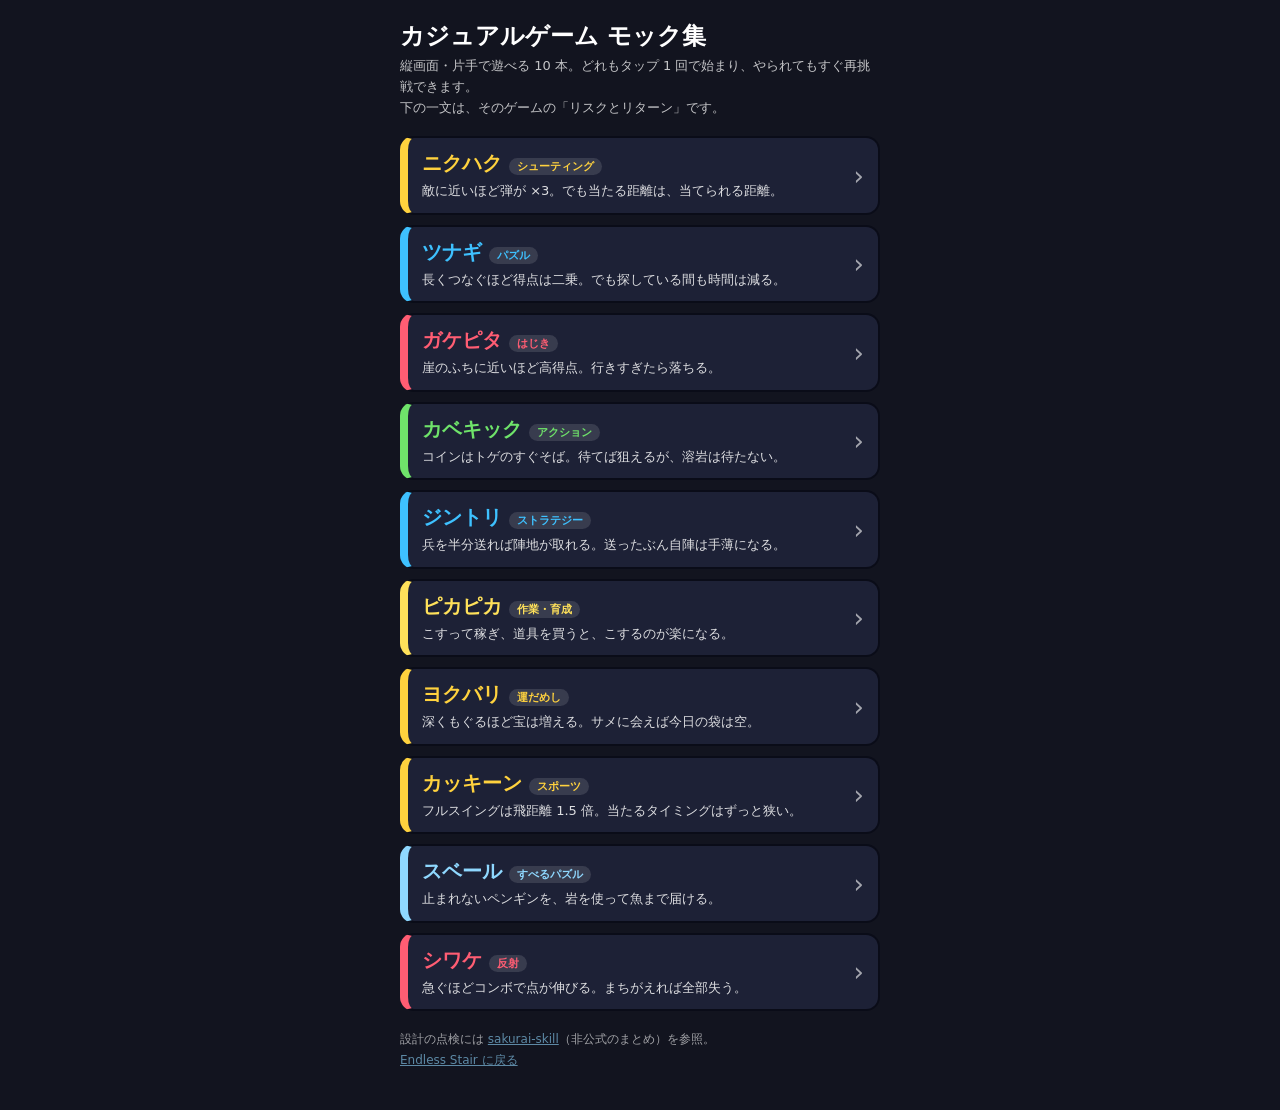
==== mocks/index.html @ 53a50906 "Add ten portrait casual game mocks across genres Shared canvas/input/audio/juice library plus one fi" ====
<!doctype html>
<html lang="ja">
<head>
<meta charset="utf-8">
<meta name="viewport" content="width=device-width, initial-scale=1, viewport-fit=cover">
<meta name="theme-color" content="#12141f">
<title>カジュアルゲーム モック集</title>
<style>
  body { margin: 0; background: #12141f; color: #fff; -webkit-tap-highlight-color: transparent;
    font-family: system-ui, -apple-system, "Hiragino Sans", "Noto Sans JP", "Yu Gothic", sans-serif; }
  main { max-width: 480px; margin: 0 auto; padding: calc(env(safe-area-inset-top) + 20px) 14px 40px; }
  h1 { font-size: 24px; margin: 0 0 4px; }
  .lead { font-size: 13px; opacity: .75; margin: 0 0 18px; line-height: 1.6; }
  a.card { display: flex; gap: 12px; align-items: center; text-decoration: none; color: inherit;
    background: #1d2136; border: 2px solid #0a0c18; border-left: 8px solid var(--c); border-radius: 14px;
    padding: 12px 14px; margin-bottom: 10px; }
  a.card:active { transform: scale(.98); background: #262b47; }
  .card b { font-size: 20px; color: var(--c); display: block; }
  .card i { font-style: normal; font-size: 11px; background: rgba(255,255,255,.12); border-radius: 99px; padding: 2px 8px; }
  .card span { display: block; font-size: 13px; opacity: .85; margin-top: 4px; line-height: 1.5; }
  .card .go { margin-left: auto; font-size: 26px; opacity: .6; }
  footer { font-size: 12px; opacity: .6; margin-top: 18px; line-height: 1.7; }
  footer a { color: #8fd8ff; }
</style>
</head>
<body>
<main>
  <h1>カジュアルゲーム モック集</h1>
  <p class="lead">縦画面・片手で遊べる 10 本。どれもタップ 1 回で始まり、やられてもすぐ再挑戦できます。<br>下の一文は、そのゲームの「リスクとリターン」です。</p>
  <div id="list"></div>
  <footer>
    設計の点検には <a href="https://github.com/kociden/sakurai-skill">sakurai-skill</a>（非公式のまとめ）を参照。<br>
    <a href="../index.html">Endless Stair に戻る</a>
  </footer>
</main>
<script>
  const LIST = [
    ['nikuhaku', 'ニクハク', 'シューティング', '#ffd23e', '敵に近いほど弾が ×3。でも当たる距離は、当てられる距離。'],
    ['tsunagi', 'ツナギ', 'パズル', '#3ec1ff', '長くつなぐほど得点は二乗。でも探している間も時間は減る。'],
    ['gakepita', 'ガケピタ', 'はじき', '#ff5d73', '崖のふちに近いほど高得点。行きすぎたら落ちる。'],
    ['kabekick', 'カベキック', 'アクション', '#6fe36a', 'コインはトゲのすぐそば。待てば狙えるが、溶岩は待たない。'],
    ['jintori', 'ジントリ', 'ストラテジー', '#3ec1ff', '兵を半分送れば陣地が取れる。送ったぶん自陣は手薄になる。'],
    ['pikapika', 'ピカピカ', '作業・育成', '#ffe15a', 'こすって稼ぎ、道具を買うと、こするのが楽になる。'],
    ['yokubari', 'ヨクバリ', '運だめし', '#ffd23e', '深くもぐるほど宝は増える。サメに会えば今日の袋は空。'],
    ['kakkin', 'カッキーン', 'スポーツ', '#ffd23e', 'フルスイングは飛距離 1.5 倍。当たるタイミングはずっと狭い。'],
    ['suberu', 'スベール', 'すべるパズル', '#8fd8ff', '止まれないペンギンを、岩を使って魚まで届ける。'],
    ['shiwake', 'シワケ', '反射', '#ff5d73', '急ぐほどコンボで点が伸びる。まちがえれば全部失う。'],
  ];
  document.getElementById('list').innerHTML = LIST.map(([id, t, g, c, d]) => {
    let best = 0; try { best = +(localStorage.getItem('mock_' + id) || 0); } catch (e) { }
    return `<a class="card" style="--c:${c}" href="play.html?g=${id}"><div><b>${t} <i>${g}</i></b><span>${d}</span>${best ? `<span style="color:#ffd23e">ベスト ${best}</span>` : ''}</div><div class="go">›</div></a>`;
  }).join('');
</script>
</body>
</html>
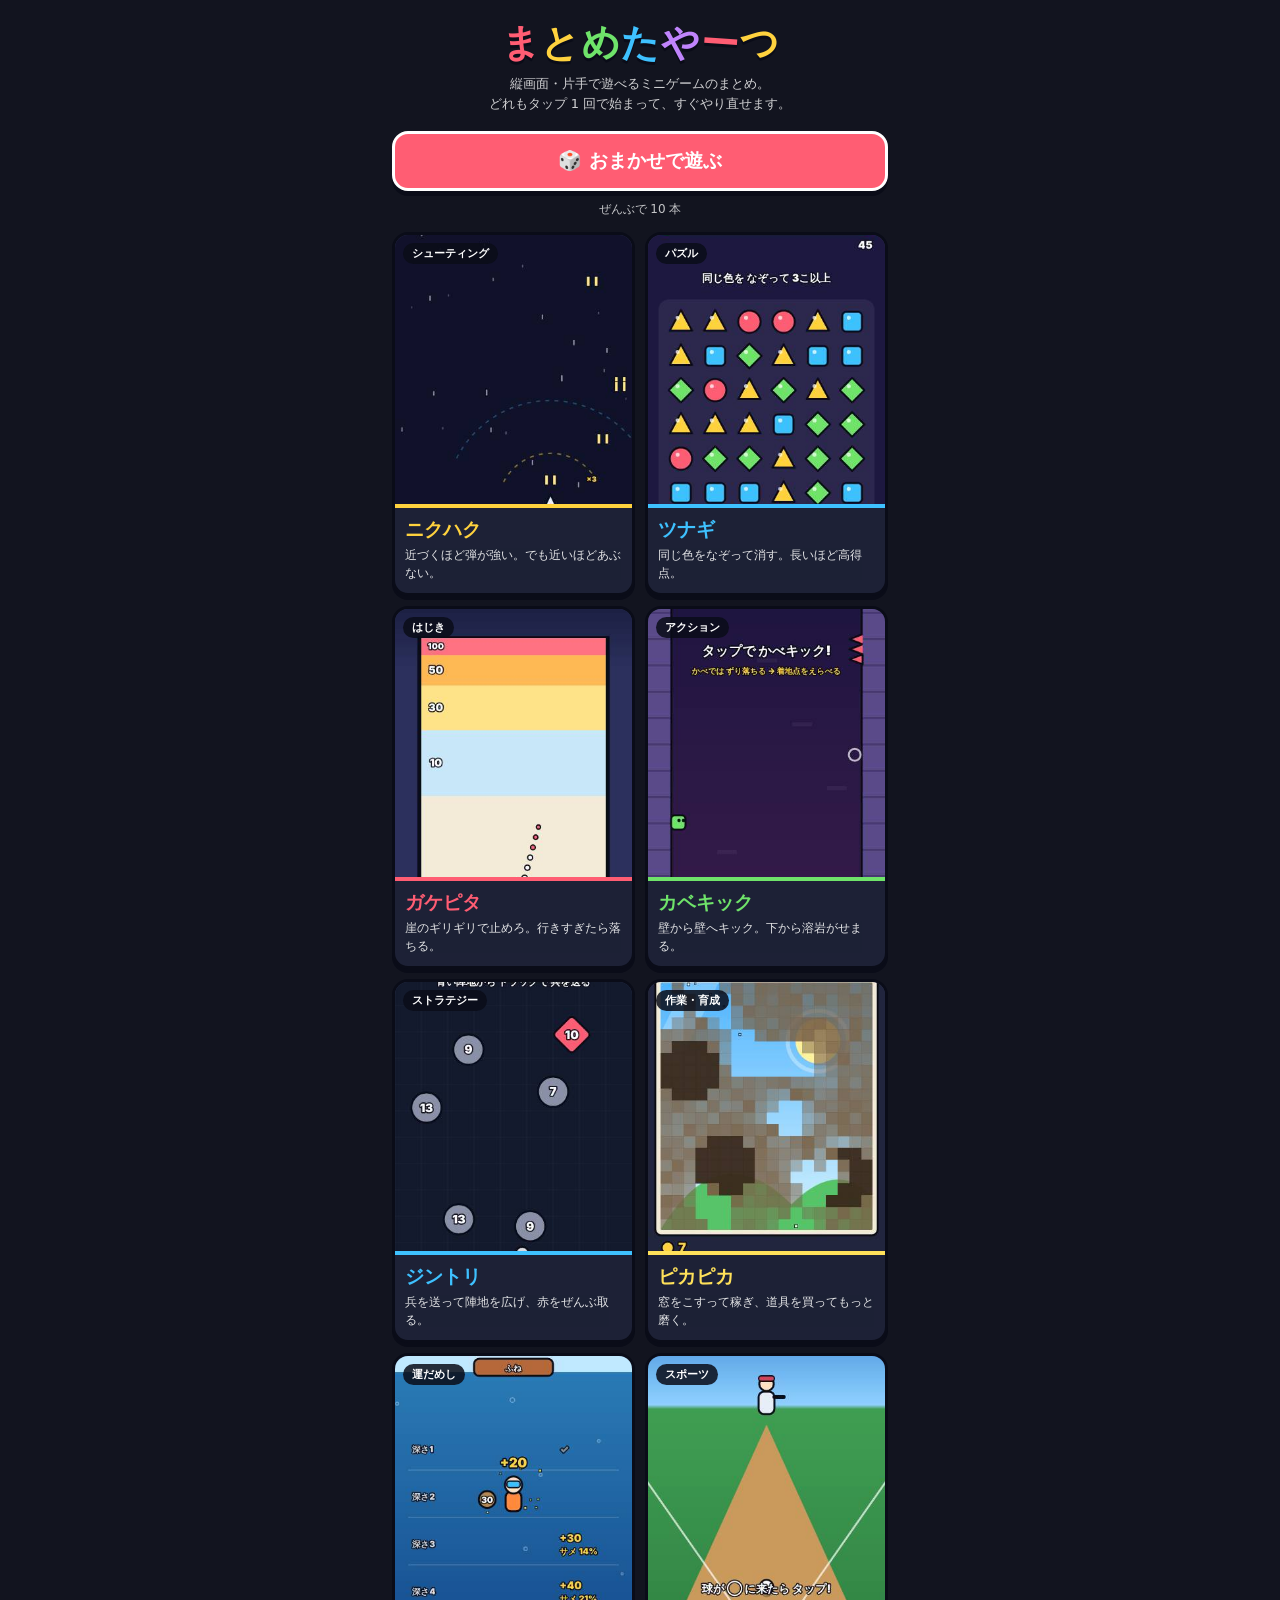
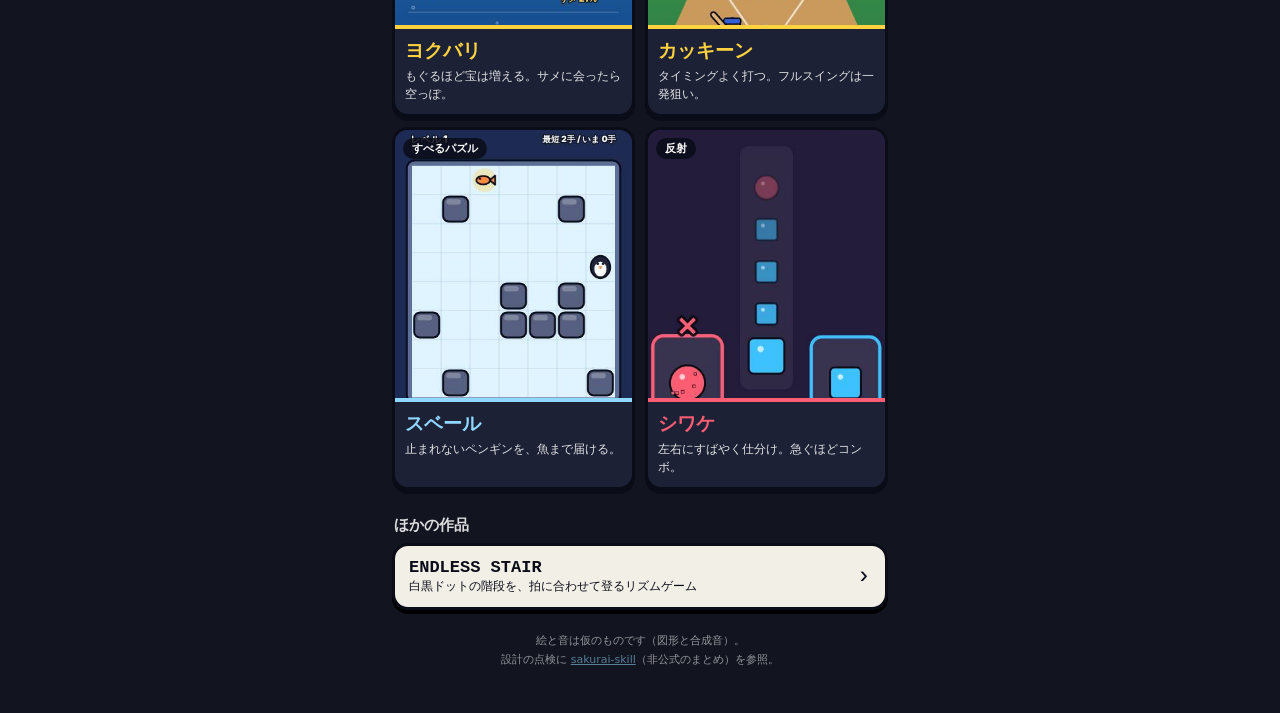
==== commit 83c90368: "Turn the mock list into a portal named まとめたやーつ Thumbnail cards, best-score badges, a random-play but" ====
--- a/mocks/index.html
+++ b/mocks/index.html
@@ -4,52 +4,88 @@
 <meta charset="utf-8">
 <meta name="viewport" content="width=device-width, initial-scale=1, viewport-fit=cover">
 <meta name="theme-color" content="#12141f">
-<title>カジュアルゲーム モック集</title>
+<meta name="apple-mobile-web-app-capable" content="yes">
+<meta name="mobile-web-app-capable" content="yes">
+<title>まとめたやーつ</title>
 <style>
-  body { margin: 0; background: #12141f; color: #fff; -webkit-tap-highlight-color: transparent;
+  :root { --ink: #0a0c18; --bg: #12141f; --card: #1d2136; }
+  * { box-sizing: border-box; }
+  body { margin: 0; background: var(--bg); color: #fff; -webkit-tap-highlight-color: transparent;
     font-family: system-ui, -apple-system, "Hiragino Sans", "Noto Sans JP", "Yu Gothic", sans-serif; }
-  main { max-width: 480px; margin: 0 auto; padding: calc(env(safe-area-inset-top) + 20px) 14px 40px; }
-  h1 { font-size: 24px; margin: 0 0 4px; }
-  .lead { font-size: 13px; opacity: .75; margin: 0 0 18px; line-height: 1.6; }
-  a.card { display: flex; gap: 12px; align-items: center; text-decoration: none; color: inherit;
-    background: #1d2136; border: 2px solid #0a0c18; border-left: 8px solid var(--c); border-radius: 14px;
-    padding: 12px 14px; margin-bottom: 10px; }
-  a.card:active { transform: scale(.98); background: #262b47; }
-  .card b { font-size: 20px; color: var(--c); display: block; }
-  .card i { font-style: normal; font-size: 11px; background: rgba(255,255,255,.12); border-radius: 99px; padding: 2px 8px; }
-  .card span { display: block; font-size: 13px; opacity: .85; margin-top: 4px; line-height: 1.5; }
-  .card .go { margin-left: auto; font-size: 26px; opacity: .6; }
-  footer { font-size: 12px; opacity: .6; margin-top: 18px; line-height: 1.7; }
+  main { max-width: 520px; margin: 0 auto; padding: calc(env(safe-area-inset-top) + 22px) 12px calc(env(safe-area-inset-bottom) + 40px); }
+  header { text-align: center; margin-bottom: 16px; }
+  h1 { margin: 0; font-size: 38px; font-weight: 900; letter-spacing: 1px; line-height: 1.15; }
+  h1 span { display: inline-block; text-shadow: 0 3px 0 var(--ink); }
+  .lead { font-size: 13px; opacity: .8; margin: 8px 0 0; line-height: 1.6; }
+  #random { display: block; width: 100%; margin: 16px 0 6px; padding: 14px; border: 3px solid #fff; border-radius: 16px;
+    background: #ff5d73; color: #fff; font: inherit; font-size: 19px; font-weight: 900; box-shadow: 0 5px 0 var(--ink); }
+  #random:active { transform: translateY(4px); box-shadow: 0 1px 0 var(--ink); }
+  #stat { text-align: center; font-size: 12px; opacity: .75; margin: 10px 0 14px; min-height: 1em; }
+  #grid { display: grid; grid-template-columns: 1fr 1fr; gap: 10px; }
+  a.card { display: block; text-decoration: none; color: inherit; background: var(--card); border: 3px solid var(--ink);
+    border-radius: 16px; overflow: hidden; box-shadow: 0 4px 0 var(--ink); position: relative; }
+  a.card:active { transform: translateY(3px); box-shadow: 0 1px 0 var(--ink); }
+  .card img { display: block; width: 100%; aspect-ratio: 3 / 3.4; object-fit: cover; object-position: center 35%; background: #262b47; }
+  .card .genre { position: absolute; top: 8px; left: 8px; font-size: 11px; font-weight: 700; background: rgba(10,12,24,.85);
+    border-radius: 99px; padding: 3px 9px; }
+  .card .best { position: absolute; top: 8px; right: 8px; font-size: 11px; font-weight: 900; color: var(--ink); background: #ffd23e;
+    border-radius: 99px; padding: 3px 8px; }
+  .card .body { padding: 9px 10px 11px; border-top: 4px solid var(--c); }
+  .card b { display: block; font-size: 19px; font-weight: 900; color: var(--c); }
+  .card p { margin: 3px 0 0; font-size: 12px; line-height: 1.5; opacity: .88; }
+  h2 { font-size: 15px; margin: 26px 2px 8px; opacity: .85; }
+  a.wide { display: flex; align-items: center; gap: 12px; text-decoration: none; color: inherit; background: #f2efe6; color: var(--ink);
+    border: 3px solid var(--ink); border-radius: 16px; padding: 12px 14px; box-shadow: 0 4px 0 #000; font-family: ui-monospace, Menlo, monospace; }
+  a.wide b { font-size: 17px; display: block; } a.wide span { font-size: 12px; }
+  a.wide i { margin-left: auto; font-style: normal; font-size: 24px; }
+  footer { font-size: 11px; opacity: .55; margin-top: 22px; line-height: 1.7; text-align: center; }
   footer a { color: #8fd8ff; }
 </style>
 </head>
 <body>
 <main>
-  <h1>カジュアルゲーム モック集</h1>
-  <p class="lead">縦画面・片手で遊べる 10 本。どれもタップ 1 回で始まり、やられてもすぐ再挑戦できます。<br>下の一文は、そのゲームの「リスクとリターン」です。</p>
-  <div id="list"></div>
-  <footer>
-    設計の点検には <a href="https://github.com/kociden/sakurai-skill">sakurai-skill</a>（非公式のまとめ）を参照。<br>
-    <a href="../index.html">Endless Stair に戻る</a>
-  </footer>
+  <header>
+    <h1 id="logo">まとめたやーつ</h1>
+    <p class="lead">縦画面・片手で遊べるミニゲームのまとめ。<br>どれもタップ 1 回で始まって、すぐやり直せます。</p>
+  </header>
+  <button id="random">🎲 おまかせで遊ぶ</button>
+  <div id="stat"></div>
+  <div id="grid"></div>
+  <h2>ほかの作品</h2>
+  <a class="wide" href="../index.html"><div><b>ENDLESS STAIR</b><span>白黒ドットの階段を、拍に合わせて登るリズムゲーム</span></div><i>›</i></a>
+  <footer>絵と音は仮のものです（図形と合成音）。<br>設計の点検に <a href="https://github.com/kociden/sakurai-skill">sakurai-skill</a>（非公式のまとめ）を参照。</footer>
 </main>
 <script>
   const LIST = [
-    ['nikuhaku', 'ニクハク', 'シューティング', '#ffd23e', '敵に近いほど弾が ×3。でも当たる距離は、当てられる距離。'],
-    ['tsunagi', 'ツナギ', 'パズル', '#3ec1ff', '長くつなぐほど得点は二乗。でも探している間も時間は減る。'],
-    ['gakepita', 'ガケピタ', 'はじき', '#ff5d73', '崖のふちに近いほど高得点。行きすぎたら落ちる。'],
-    ['kabekick', 'カベキック', 'アクション', '#6fe36a', 'コインはトゲのすぐそば。待てば狙えるが、溶岩は待たない。'],
-    ['jintori', 'ジントリ', 'ストラテジー', '#3ec1ff', '兵を半分送れば陣地が取れる。送ったぶん自陣は手薄になる。'],
-    ['pikapika', 'ピカピカ', '作業・育成', '#ffe15a', 'こすって稼ぎ、道具を買うと、こするのが楽になる。'],
-    ['yokubari', 'ヨクバリ', '運だめし', '#ffd23e', '深くもぐるほど宝は増える。サメに会えば今日の袋は空。'],
-    ['kakkin', 'カッキーン', 'スポーツ', '#ffd23e', 'フルスイングは飛距離 1.5 倍。当たるタイミングはずっと狭い。'],
-    ['suberu', 'スベール', 'すべるパズル', '#8fd8ff', '止まれないペンギンを、岩を使って魚まで届ける。'],
-    ['shiwake', 'シワケ', '反射', '#ff5d73', '急ぐほどコンボで点が伸びる。まちがえれば全部失う。'],
+    ['nikuhaku', 'ニクハク', 'シューティング', '#ffd23e', '近づくほど弾が強い。でも近いほどあぶない。', ''],
+    ['tsunagi', 'ツナギ', 'パズル', '#3ec1ff', '同じ色をなぞって消す。長いほど高得点。', ''],
+    ['gakepita', 'ガケピタ', 'はじき', '#ff5d73', '崖のギリギリで止めろ。行きすぎたら落ちる。', ''],
+    ['kabekick', 'カベキック', 'アクション', '#6fe36a', '壁から壁へキック。下から溶岩がせまる。', 'm'],
+    ['jintori', 'ジントリ', 'ストラテジー', '#3ec1ff', '兵を送って陣地を広げ、赤をぜんぶ取る。', ''],
+    ['pikapika', 'ピカピカ', '作業・育成', '#ffe15a', '窓をこすって稼ぎ、道具を買ってもっと磨く。', 'まい'],
+    ['yokubari', 'ヨクバリ', '運だめし', '#ffd23e', 'もぐるほど宝は増える。サメに会ったら空っぽ。', ''],
+    ['kakkin', 'カッキーン', 'スポーツ', '#ffd23e', 'タイミングよく打つ。フルスイングは一発狙い。', 'm'],
+    ['suberu', 'スベール', 'すべるパズル', '#8fd8ff', '止まれないペンギンを、魚まで届ける。', '問'],
+    ['shiwake', 'シワケ', '反射', '#ff5d73', '左右にすばやく仕分け。急ぐほどコンボ。', ''],
   ];
-  document.getElementById('list').innerHTML = LIST.map(([id, t, g, c, d]) => {
+  const COLORS = ['#ff5d73', '#ffd23e', '#6fe36a', '#3ec1ff', '#c084fc'];
+  const logo = document.getElementById('logo');
+  logo.innerHTML = [...logo.textContent].map((ch, i) => `<span style="color:${COLORS[i % COLORS.length]};transform:rotate(${(i % 2 ? 4 : -4)}deg)">${ch}</span>`).join('');
+  let played = 0;
+  document.getElementById('grid').innerHTML = LIST.map(([id, t, g, c, d, unit]) => {
     let best = 0; try { best = +(localStorage.getItem('mock_' + id) || 0); } catch (e) { }
-    return `<a class="card" style="--c:${c}" href="play.html?g=${id}"><div><b>${t} <i>${g}</i></b><span>${d}</span>${best ? `<span style="color:#ffd23e">ベスト ${best}</span>` : ''}</div><div class="go">›</div></a>`;
+    if (best) played++;
+    return `<a class="card" style="--c:${c}" href="play.html?g=${id}">
+      <img src="thumbs/${id}.jpg" alt="${t} のゲーム画面" loading="lazy">
+      <span class="genre">${g}</span>${best ? `<span class="best">ベスト ${best}${unit}</span>` : ''}
+      <div class="body"><b>${t}</b><p>${d}</p></div></a>`;
   }).join('');
+  document.getElementById('stat').textContent = played ? `${LIST.length} 本中 ${played} 本プレイ済み` : `ぜんぶで ${LIST.length} 本`;
+  document.getElementById('random').onclick = () => {
+    let fresh = LIST.filter(([id]) => { try { return !localStorage.getItem('mock_' + id); } catch (e) { return true; } });
+    if (!fresh.length) fresh = LIST; // まだ遊んでいないものを優先
+    location.href = 'play.html?g=' + fresh[Math.floor(Math.random() * fresh.length)][0];
+  };
 </script>
 </body>
 </html>
